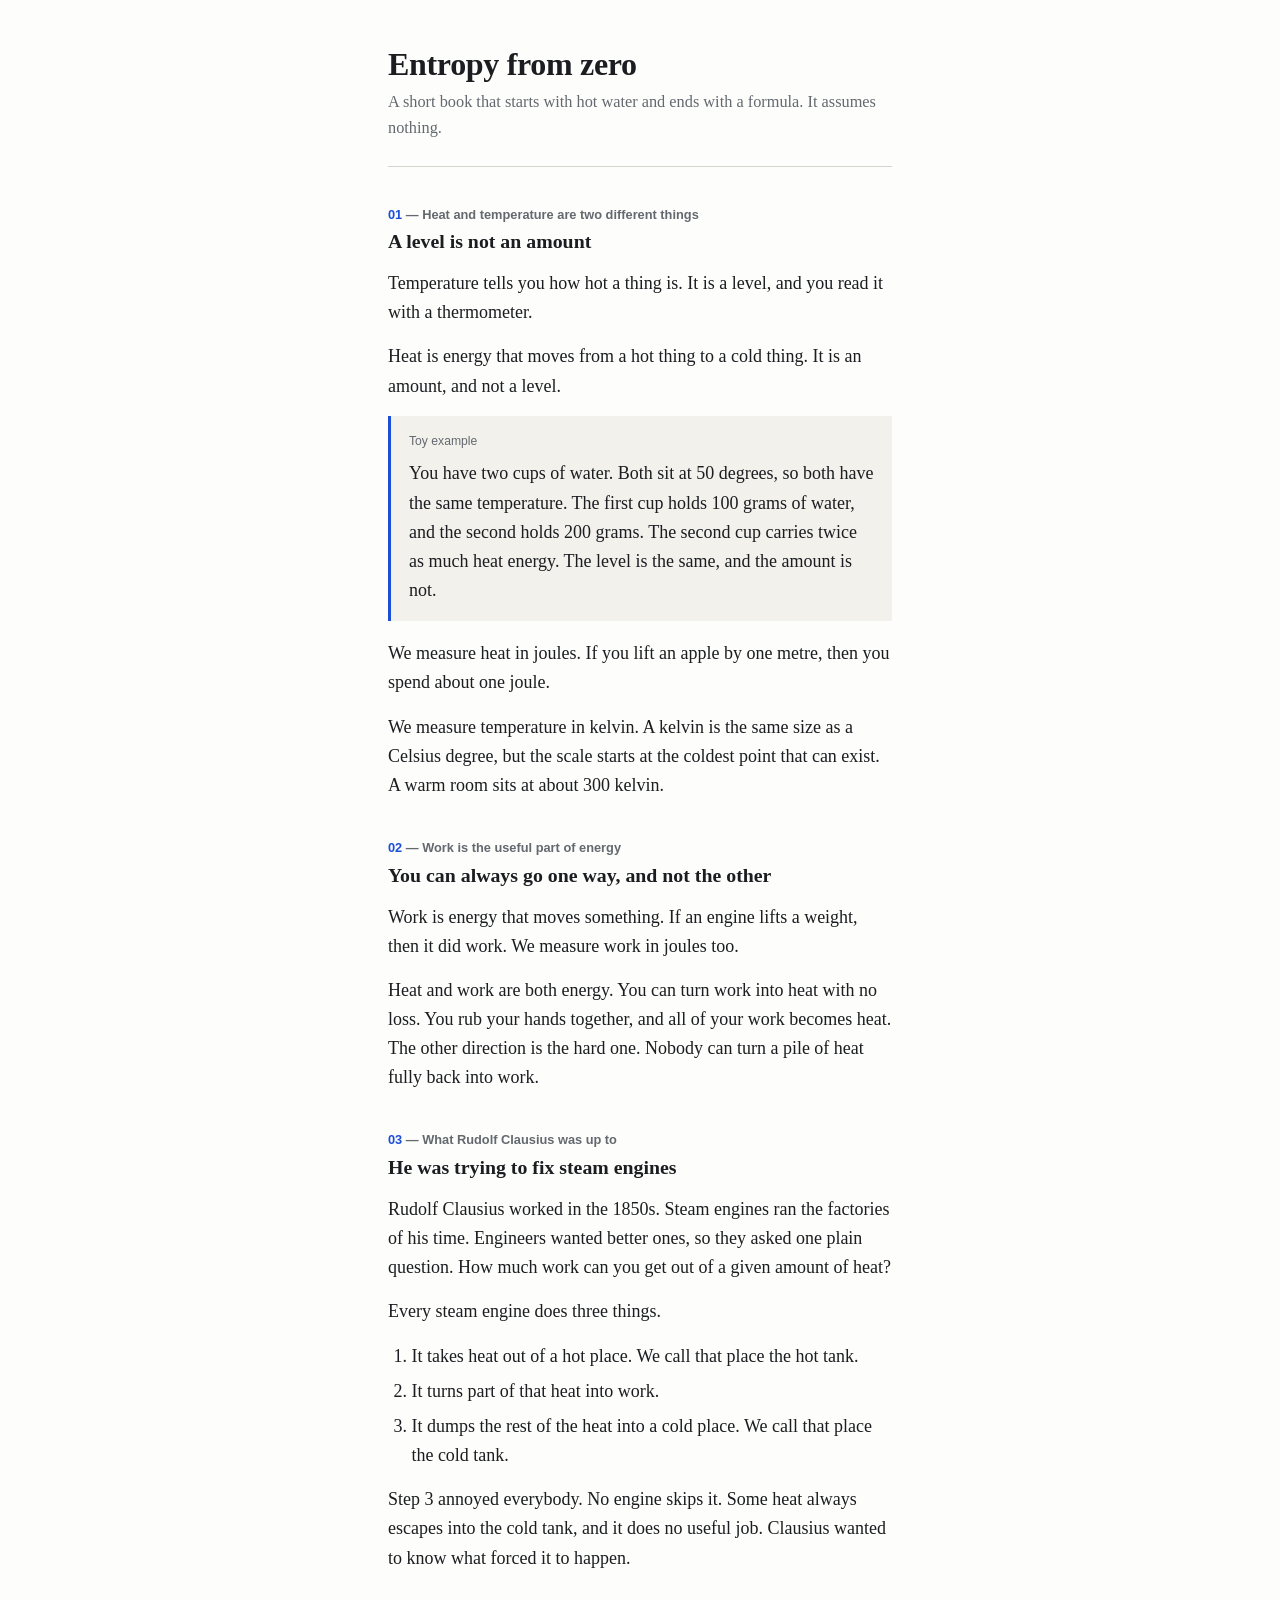
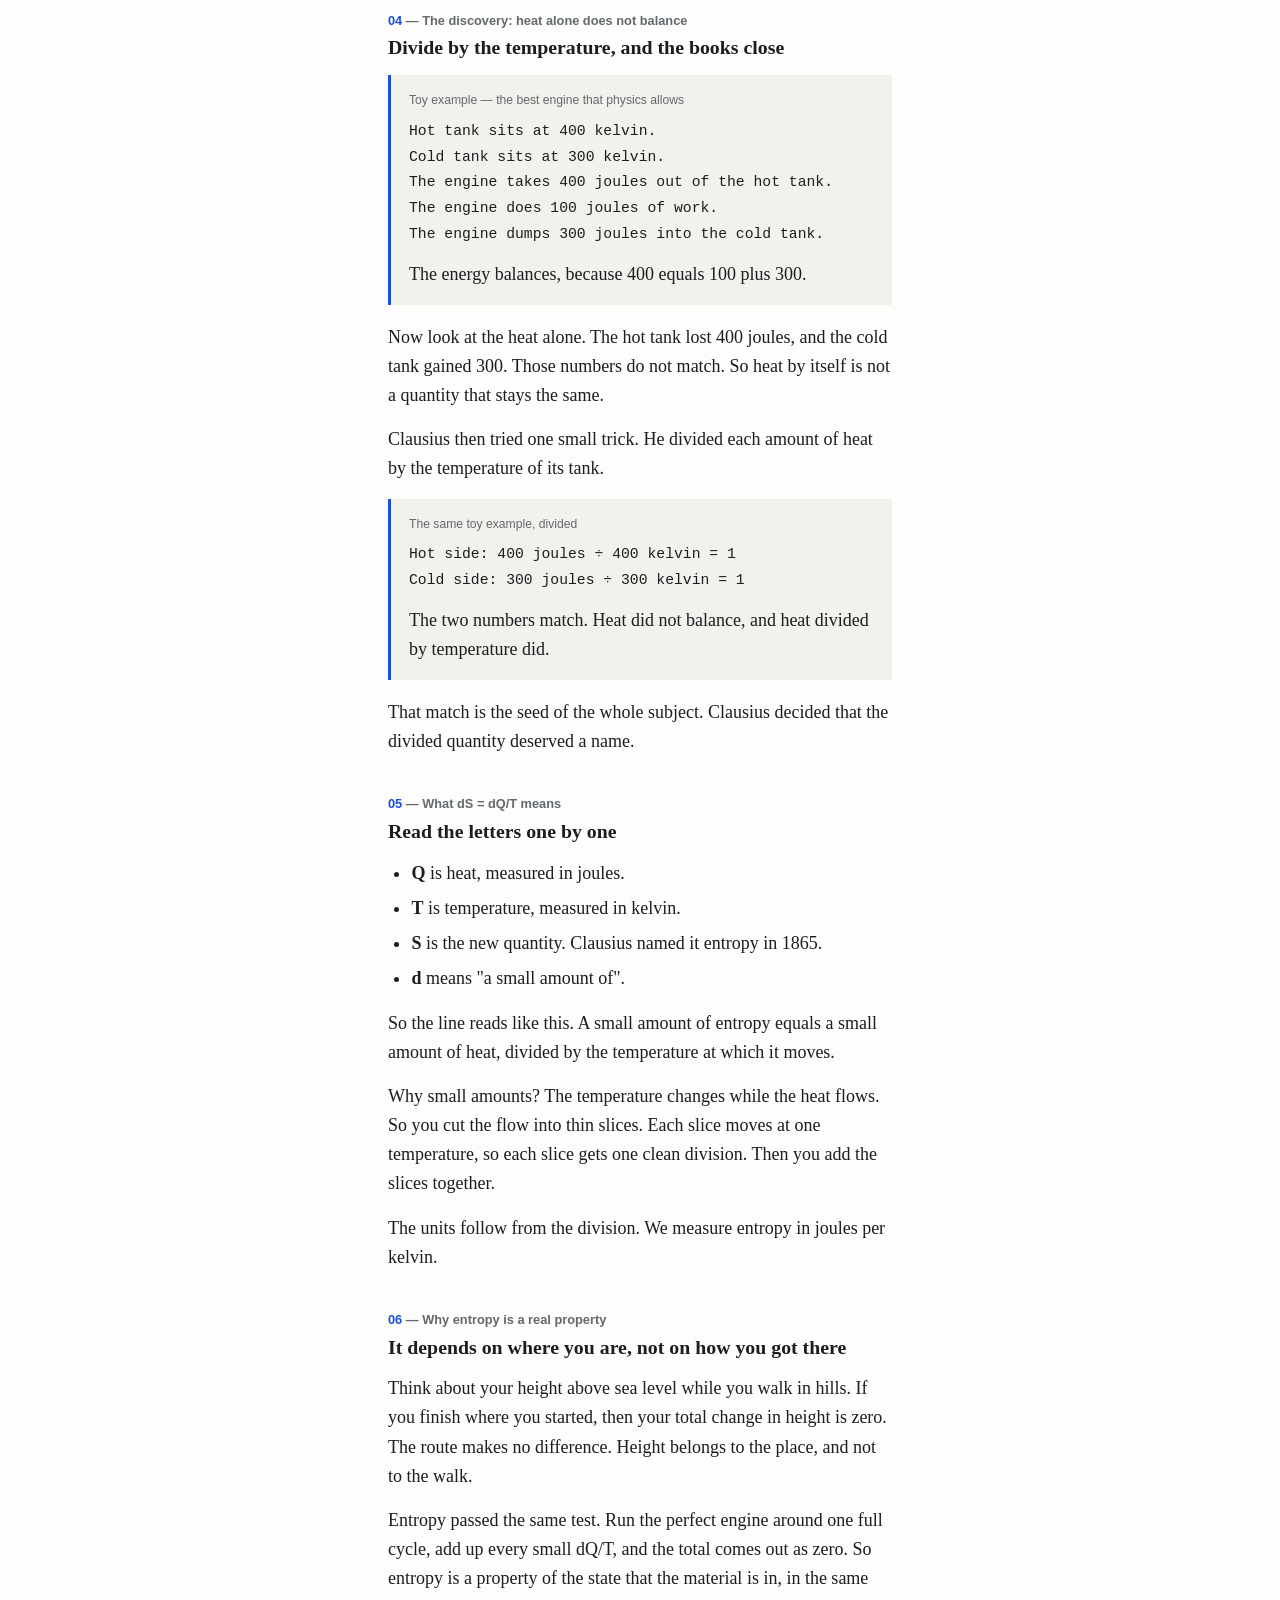
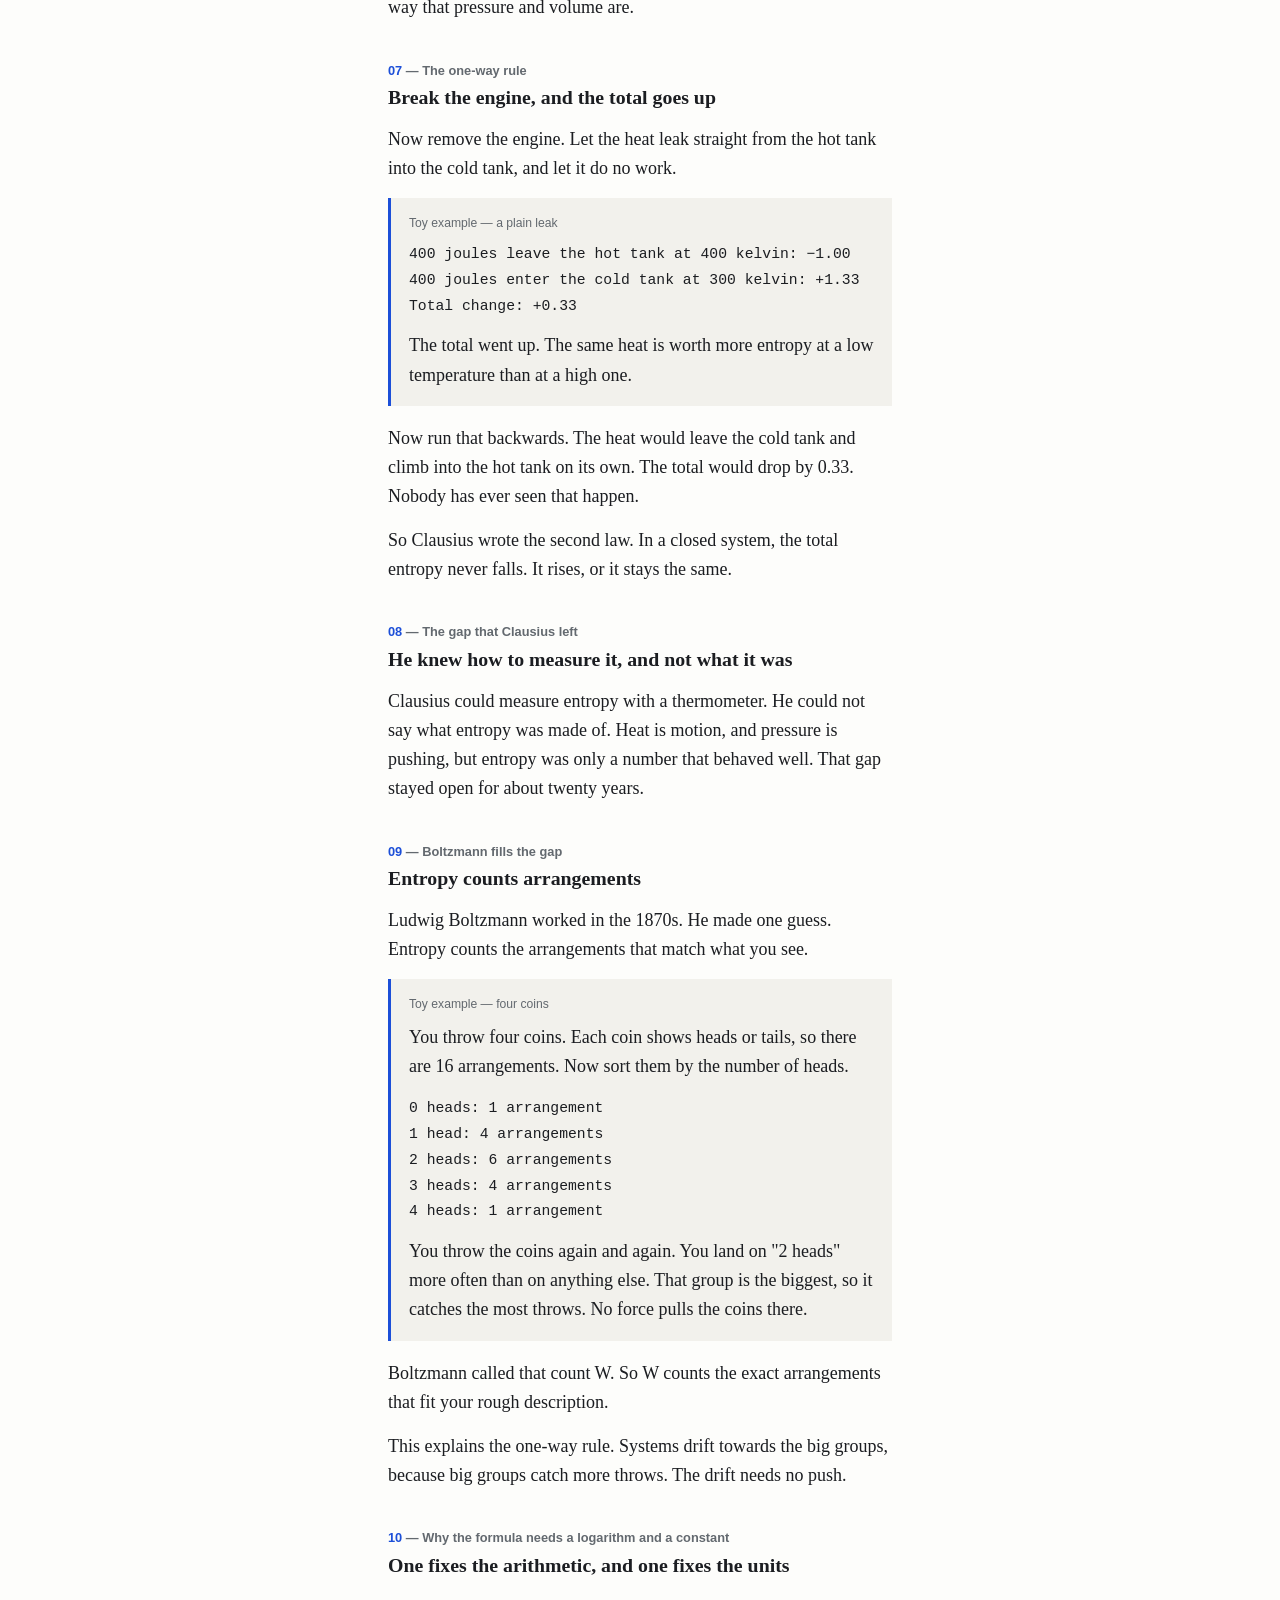
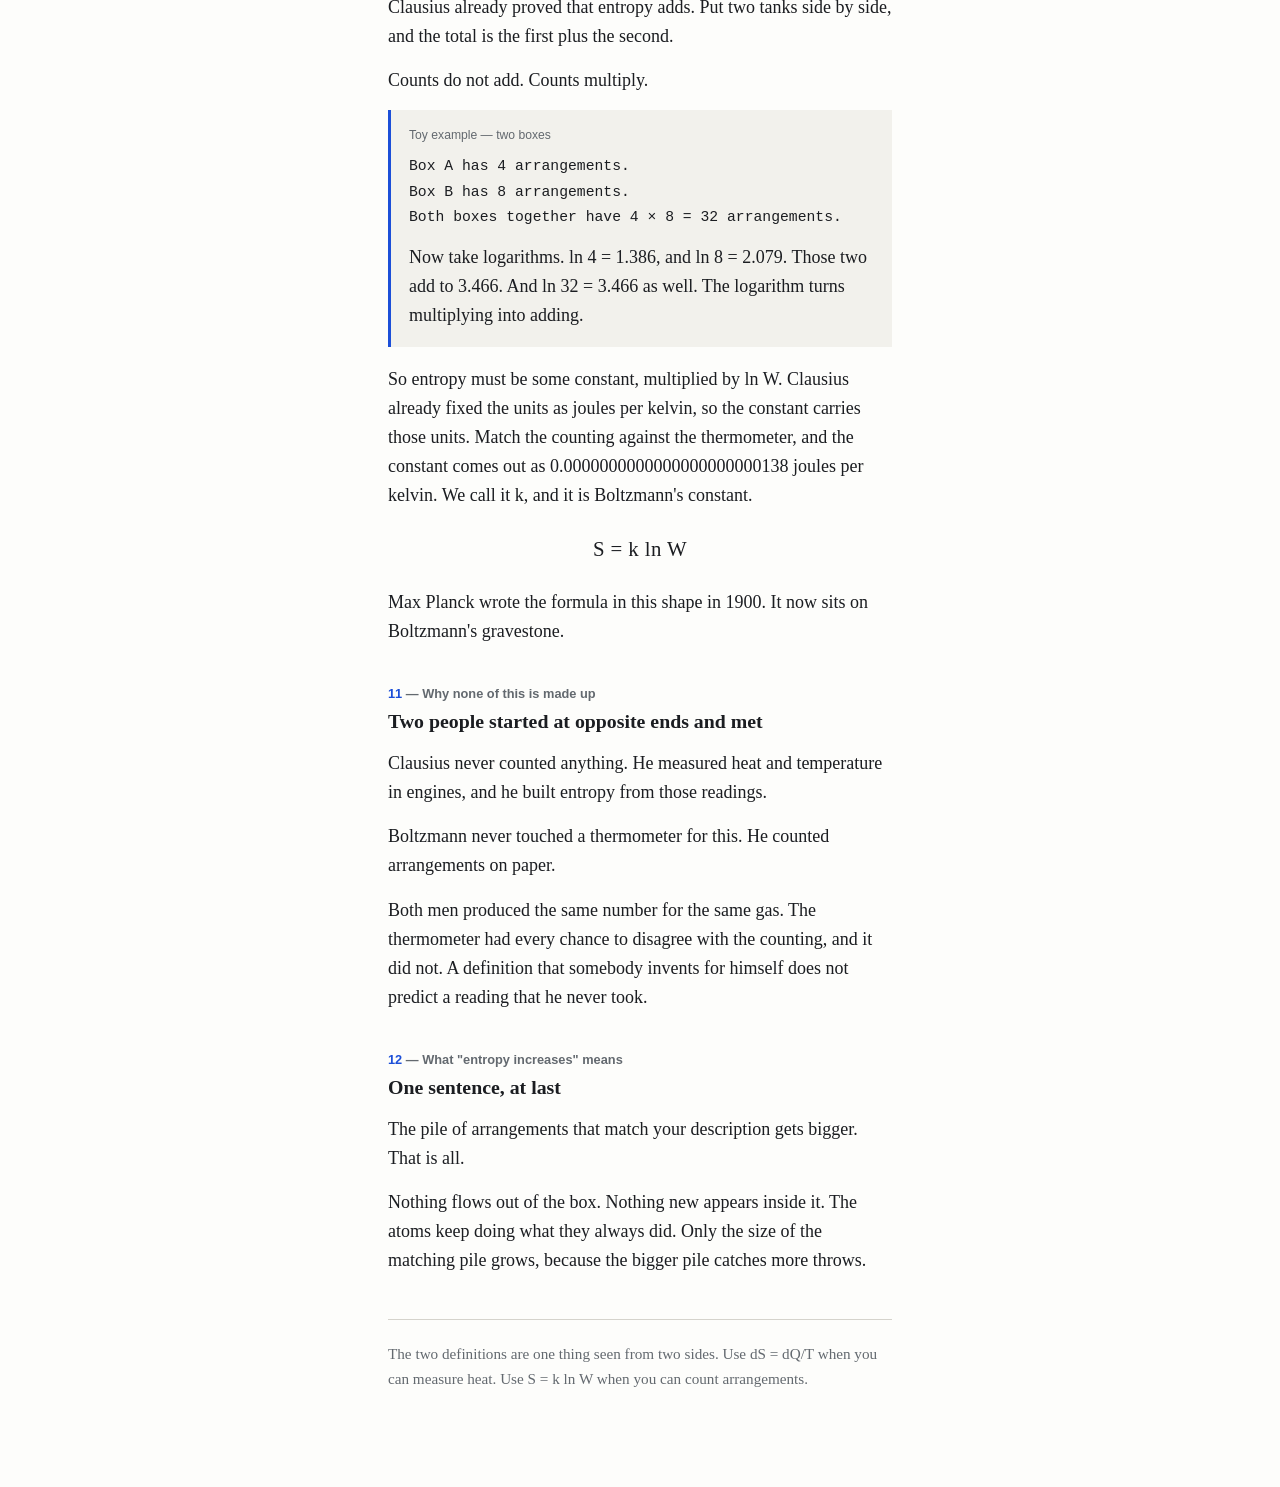
==== notes/entropy-from-zero.html @ f53847e9 "Add files via upload" ====
<!doctype html>
<html lang="en">
<head>
<meta charset="utf-8">
<meta name="viewport" content="width=device-width, initial-scale=1">
<title>Entropy from zero</title>
<style>
:root{
  --bg:#fdfdfb;
  --ink:#1b1d21;
  --muted:#63696f;
  --rule:#d5d3cc;
  --boxbg:#f2f1ec;
  --mark:#1c4fd8;
}
@media (prefers-color-scheme: dark){
  :root{
    --bg:#101317;
    --ink:#e7e9ec;
    --muted:#98a0a8;
    --rule:#2e343b;
    --boxbg:#191d22;
    --mark:#82a8ff;
  }
}
*{box-sizing:border-box}
html{-webkit-text-size-adjust:100%}
body{
  margin:0;
  background:var(--bg);
  color:var(--ink);
  font-family:"Iowan Old Style","Palatino Linotype",Palatino,Georgia,"Times New Roman",serif;
  font-size:18px;
  line-height:1.62;
}
main{max-width:34rem;margin:0 auto;padding:46px 20px 80px}
.title{font-size:2rem;line-height:1.15;margin:0 0 6px;font-weight:600;letter-spacing:-0.01em}
.standfirst{color:var(--muted);margin:0 0 8px;font-size:1.02rem}
.standfirst{padding-bottom:24px;margin-bottom:30px;border-bottom:1px solid var(--rule)}
h2{
  font-size:.8rem;
  font-family:"Helvetica Neue",Helvetica,Arial,sans-serif;
  font-weight:600;
  color:var(--muted);
  margin:38px 0 4px;
}
h2 span{color:var(--mark)}
h3{font-size:1.24rem;line-height:1.3;margin:0 0 14px;font-weight:600}
p{margin:0 0 15px}
ol,ul{margin:0 0 15px;padding-left:1.3em}
li{margin-bottom:6px}
.toy{
  background:var(--boxbg);
  border-left:3px solid var(--mark);
  padding:16px 18px;
  margin:0 0 18px;
}
.toy p:last-child{margin-bottom:0}
.toy .head{
  font-family:"Helvetica Neue",Helvetica,Arial,sans-serif;
  font-size:.76rem;
  color:var(--muted);
  margin-bottom:8px;
}
.sum{
  font-family:"SF Mono",Menlo,Consolas,monospace;
  font-size:.92rem;
  line-height:1.75;
  margin:0 0 12px;
}
.f{
  text-align:center;
  font-size:1.3rem;
  margin:22px 0;
  letter-spacing:.02em;
}
.end{
  margin-top:44px;
  padding-top:22px;
  border-top:1px solid var(--rule);
  color:var(--muted);
  font-size:.95rem;
}
@media (max-width:480px){
  body{font-size:17px}
  main{padding:32px 16px 60px}
  .title{font-size:1.6rem}
}
</style>
</head>
<body>
<main>

<h1 class="title">Entropy from zero</h1>
<p class="standfirst">A short book that starts with hot water and ends with a formula. It assumes nothing.</p>


<h2><span>01</span> — Heat and temperature are two different things</h2>
<h3>A level is not an amount</h3>
<p>Temperature tells you how hot a thing is. It is a level, and you read it with a thermometer.</p>
<p>Heat is energy that moves from a hot thing to a cold thing. It is an amount, and not a level.</p>
<div class="toy">
  <p class="head">Toy example</p>
  <p>You have two cups of water. Both sit at 50 degrees, so both have the same temperature. The first cup holds 100 grams of water, and the second holds 200 grams. The second cup carries twice as much heat energy. The level is the same, and the amount is not.</p>
</div>
<p>We measure heat in joules. If you lift an apple by one metre, then you spend about one joule.</p>
<p>We measure temperature in kelvin. A kelvin is the same size as a Celsius degree, but the scale starts at the coldest point that can exist. A warm room sits at about 300 kelvin.</p>

<h2><span>02</span> — Work is the useful part of energy</h2>
<h3>You can always go one way, and not the other</h3>
<p>Work is energy that moves something. If an engine lifts a weight, then it did work. We measure work in joules too.</p>
<p>Heat and work are both energy. You can turn work into heat with no loss. You rub your hands together, and all of your work becomes heat. The other direction is the hard one. Nobody can turn a pile of heat fully back into work.</p>

<h2><span>03</span> — What Rudolf Clausius was up to</h2>
<h3>He was trying to fix steam engines</h3>
<p>Rudolf Clausius worked in the 1850s. Steam engines ran the factories of his time. Engineers wanted better ones, so they asked one plain question. How much work can you get out of a given amount of heat?</p>
<p>Every steam engine does three things.</p>
<ol>
  <li>It takes heat out of a hot place. We call that place the hot tank.</li>
  <li>It turns part of that heat into work.</li>
  <li>It dumps the rest of the heat into a cold place. We call that place the cold tank.</li>
</ol>
<p>Step 3 annoyed everybody. No engine skips it. Some heat always escapes into the cold tank, and it does no useful job. Clausius wanted to know what forced it to happen.</p>

<h2><span>04</span> — The discovery: heat alone does not balance</h2>
<h3>Divide by the temperature, and the books close</h3>
<div class="toy">
  <p class="head">Toy example — the best engine that physics allows</p>
  <p class="sum">Hot tank sits at 400 kelvin.<br>
  Cold tank sits at 300 kelvin.<br>
  The engine takes 400 joules out of the hot tank.<br>
  The engine does 100 joules of work.<br>
  The engine dumps 300 joules into the cold tank.</p>
  <p>The energy balances, because 400 equals 100 plus 300.</p>
</div>
<p>Now look at the heat alone. The hot tank lost 400 joules, and the cold tank gained 300. Those numbers do not match. So heat by itself is not a quantity that stays the same.</p>
<p>Clausius then tried one small trick. He divided each amount of heat by the temperature of its tank.</p>
<div class="toy">
  <p class="head">The same toy example, divided</p>
  <p class="sum">Hot side: 400 joules ÷ 400 kelvin = 1<br>
  Cold side: 300 joules ÷ 300 kelvin = 1</p>
  <p>The two numbers match. Heat did not balance, and heat divided by temperature did.</p>
</div>
<p>That match is the seed of the whole subject. Clausius decided that the divided quantity deserved a name.</p>

<h2><span>05</span> — What dS = dQ/T means</h2>
<h3>Read the letters one by one</h3>
<ul>
  <li><strong>Q</strong> is heat, measured in joules.</li>
  <li><strong>T</strong> is temperature, measured in kelvin.</li>
  <li><strong>S</strong> is the new quantity. Clausius named it entropy in 1865.</li>
  <li><strong>d</strong> means "a small amount of".</li>
</ul>
<p>So the line reads like this. A small amount of entropy equals a small amount of heat, divided by the temperature at which it moves.</p>
<p>Why small amounts? The temperature changes while the heat flows. So you cut the flow into thin slices. Each slice moves at one temperature, so each slice gets one clean division. Then you add the slices together.</p>
<p>The units follow from the division. We measure entropy in joules per kelvin.</p>

<h2><span>06</span> — Why entropy is a real property</h2>
<h3>It depends on where you are, not on how you got there</h3>
<p>Think about your height above sea level while you walk in hills. If you finish where you started, then your total change in height is zero. The route makes no difference. Height belongs to the place, and not to the walk.</p>
<p>Entropy passed the same test. Run the perfect engine around one full cycle, add up every small dQ/T, and the total comes out as zero. So entropy is a property of the state that the material is in, in the same way that pressure and volume are.</p>
<h2><span>07</span> — The one-way rule</h2>
<h3>Break the engine, and the total goes up</h3>
<p>Now remove the engine. Let the heat leak straight from the hot tank into the cold tank, and let it do no work.</p>
<div class="toy">
  <p class="head">Toy example — a plain leak</p>
  <p class="sum">400 joules leave the hot tank at 400 kelvin: −1.00<br>
  400 joules enter the cold tank at 300 kelvin: +1.33<br>
  Total change: +0.33</p>
  <p>The total went up. The same heat is worth more entropy at a low temperature than at a high one.</p>
</div>
<p>Now run that backwards. The heat would leave the cold tank and climb into the hot tank on its own. The total would drop by 0.33. Nobody has ever seen that happen.</p>
<p>So Clausius wrote the second law. In a closed system, the total entropy never falls. It rises, or it stays the same.</p>

<h2><span>08</span> — The gap that Clausius left</h2>
<h3>He knew how to measure it, and not what it was</h3>
<p>Clausius could measure entropy with a thermometer. He could not say what entropy was made of. Heat is motion, and pressure is pushing, but entropy was only a number that behaved well. That gap stayed open for about twenty years.</p>

<h2><span>09</span> — Boltzmann fills the gap</h2>
<h3>Entropy counts arrangements</h3>
<p>Ludwig Boltzmann worked in the 1870s. He made one guess. Entropy counts the arrangements that match what you see.</p>
<div class="toy">
  <p class="head">Toy example — four coins</p>
  <p>You throw four coins. Each coin shows heads or tails, so there are 16 arrangements. Now sort them by the number of heads.</p>
  <p class="sum">0 heads: 1 arrangement<br>
  1 head: 4 arrangements<br>
  2 heads: 6 arrangements<br>
  3 heads: 4 arrangements<br>
  4 heads: 1 arrangement</p>
  <p>You throw the coins again and again. You land on "2 heads" more often than on anything else. That group is the biggest, so it catches the most throws. No force pulls the coins there.</p>
</div>
<p>Boltzmann called that count W. So W counts the exact arrangements that fit your rough description.</p>
<p>This explains the one-way rule. Systems drift towards the big groups, because big groups catch more throws. The drift needs no push.</p>

<h2><span>10</span> — Why the formula needs a logarithm and a constant</h2>
<h3>One fixes the arithmetic, and one fixes the units</h3>
<p>Clausius already proved that entropy adds. Put two tanks side by side, and the total is the first plus the second.</p>
<p>Counts do not add. Counts multiply.</p>
<div class="toy">
  <p class="head">Toy example — two boxes</p>
  <p class="sum">Box A has 4 arrangements.<br>
  Box B has 8 arrangements.<br>
  Both boxes together have 4 × 8 = 32 arrangements.</p>
  <p>Now take logarithms. ln 4 = 1.386, and ln 8 = 2.079. Those two add to 3.466. And ln 32 = 3.466 as well. The logarithm turns multiplying into adding.</p>
</div>
<p>So entropy must be some constant, multiplied by ln W. Clausius already fixed the units as joules per kelvin, so the constant carries those units. Match the counting against the thermometer, and the constant comes out as 0.0000000000000000000000138 joules per kelvin. We call it k, and it is Boltzmann's constant.</p>
<p class="f">S = k ln W</p>
<p>Max Planck wrote the formula in this shape in 1900. It now sits on Boltzmann's gravestone.</p>

<h2><span>11</span> — Why none of this is made up</h2>
<h3>Two people started at opposite ends and met</h3>
<p>Clausius never counted anything. He measured heat and temperature in engines, and he built entropy from those readings.</p>
<p>Boltzmann never touched a thermometer for this. He counted arrangements on paper.</p>
<p>Both men produced the same number for the same gas. The thermometer had every chance to disagree with the counting, and it did not. A definition that somebody invents for himself does not predict a reading that he never took.</p>

<h2><span>12</span> — What "entropy increases" means</h2>
<h3>One sentence, at last</h3>
<p>The pile of arrangements that match your description gets bigger. That is all.</p>
<p>Nothing flows out of the box. Nothing new appears inside it. The atoms keep doing what they always did. Only the size of the matching pile grows, because the bigger pile catches more throws.</p>

<p class="end">The two definitions are one thing seen from two sides. Use dS = dQ/T when you can measure heat. Use S = k ln W when you can count arrangements.</p>

</main>
</body>
</html>
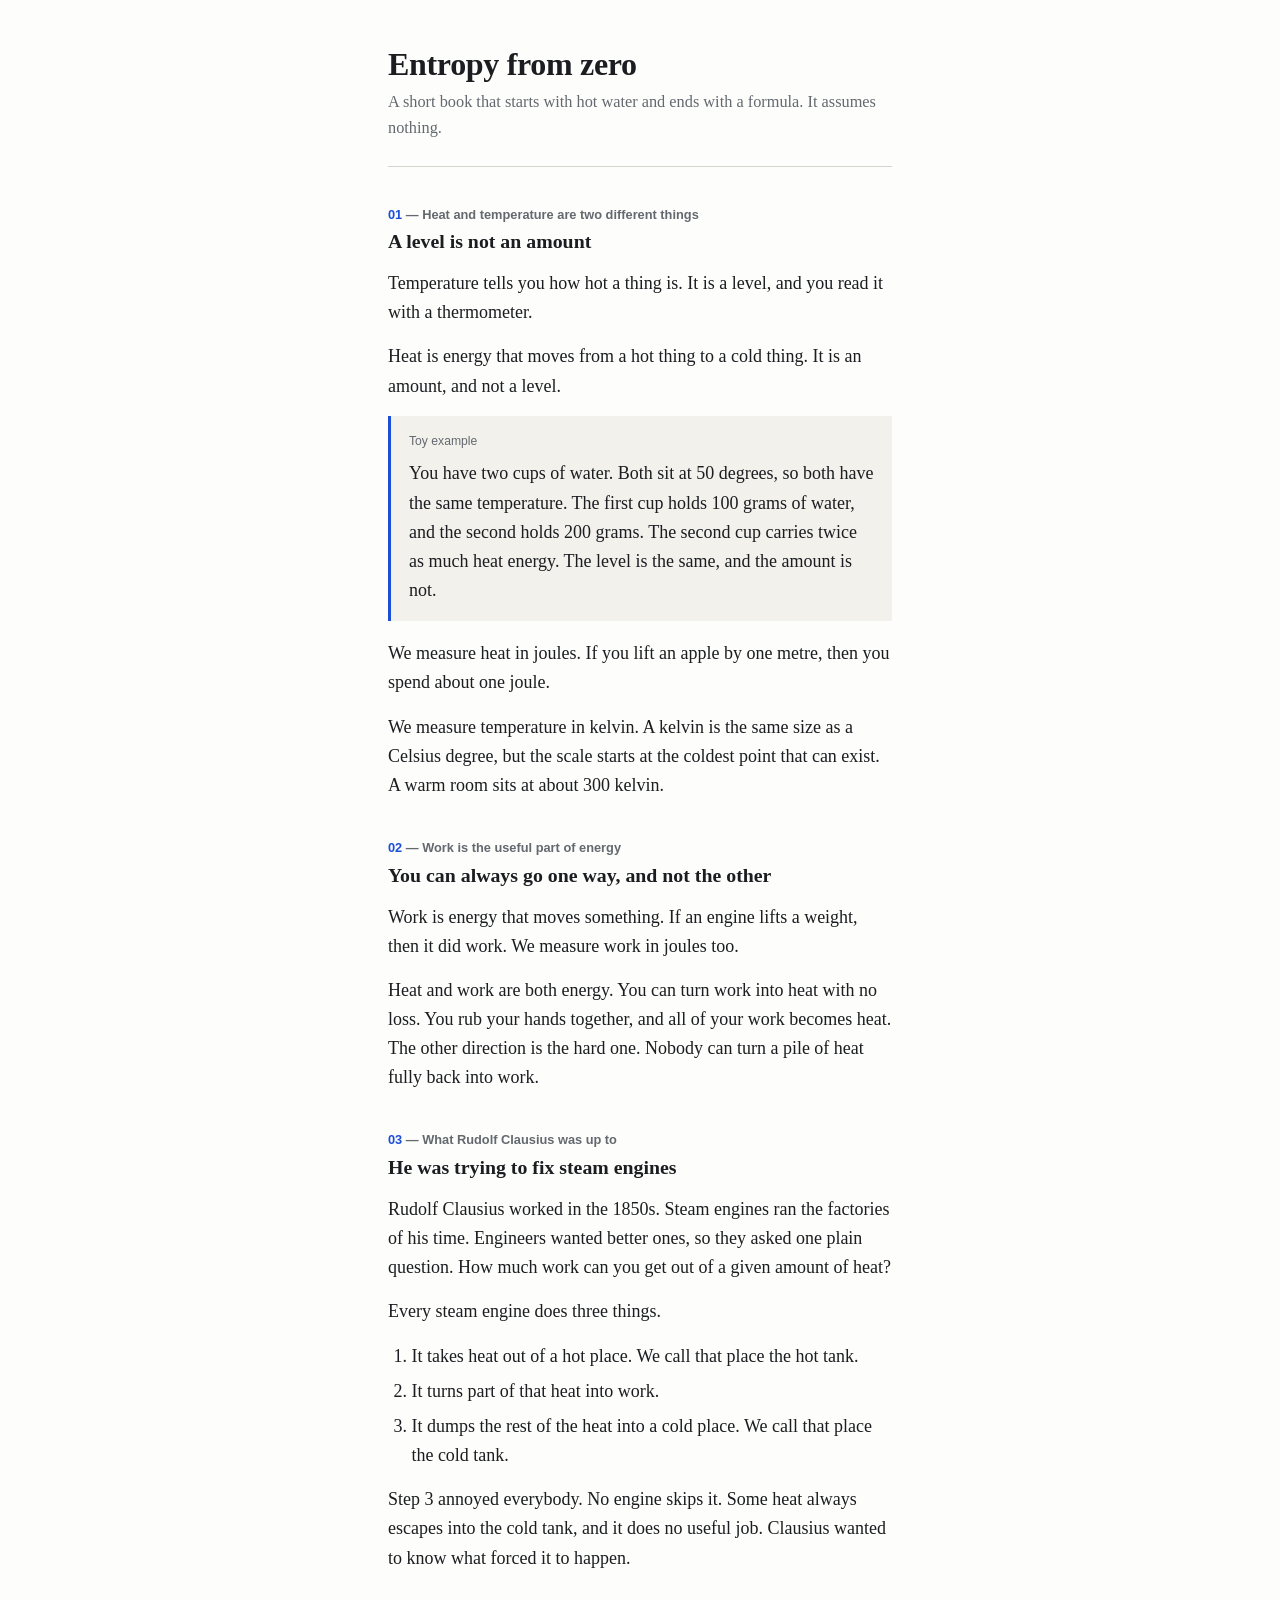
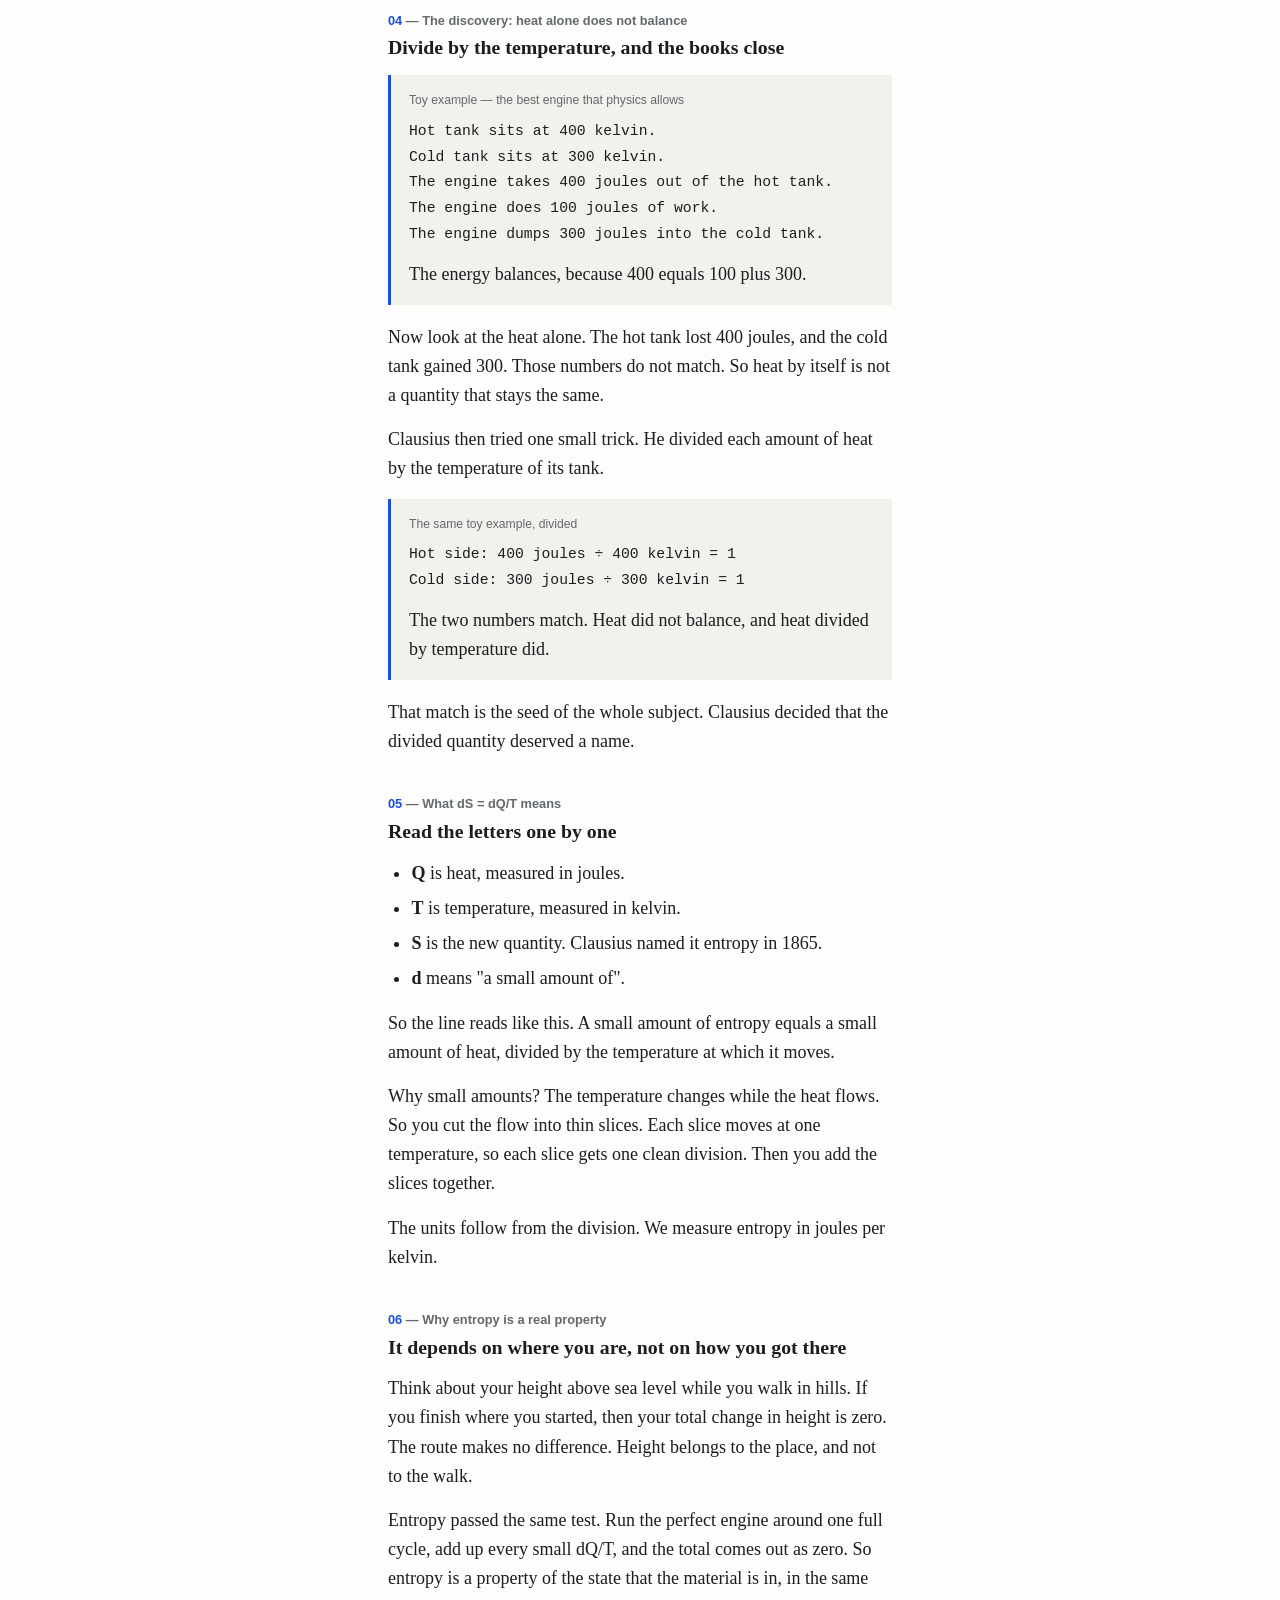
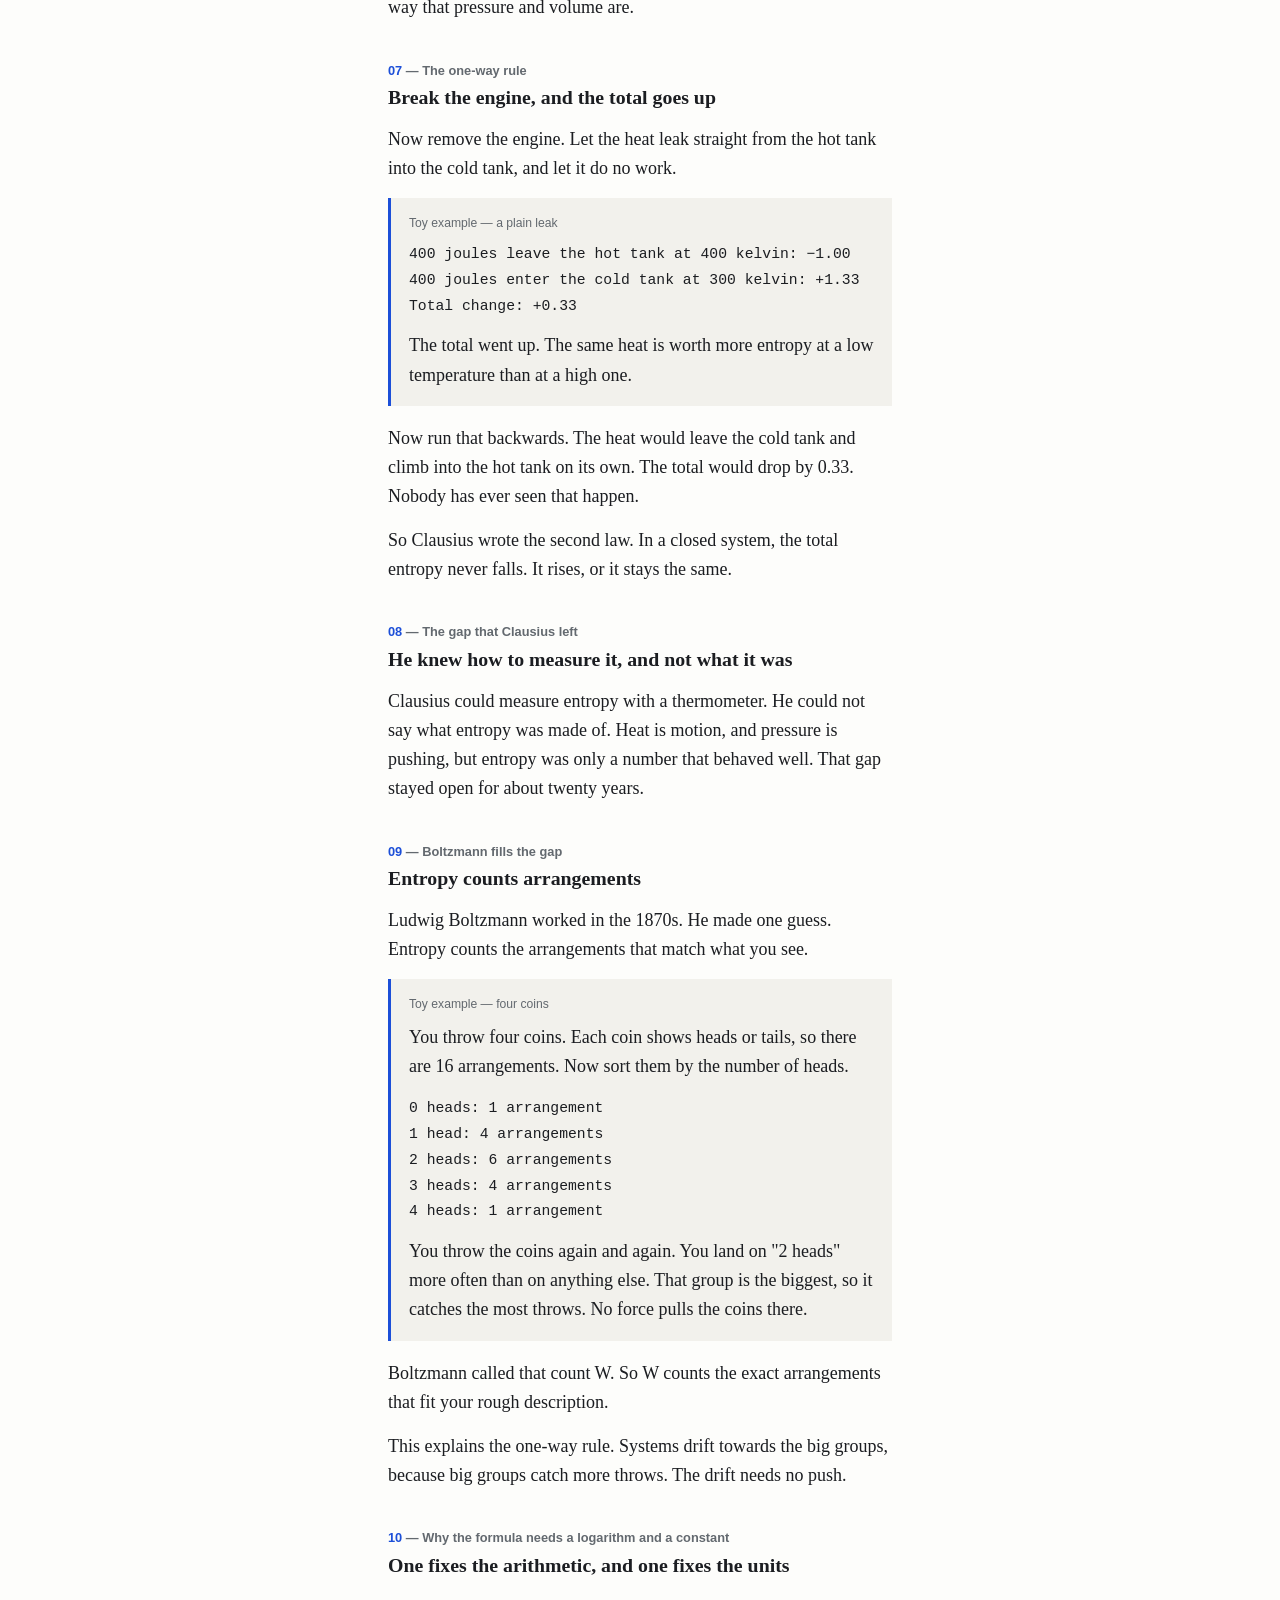
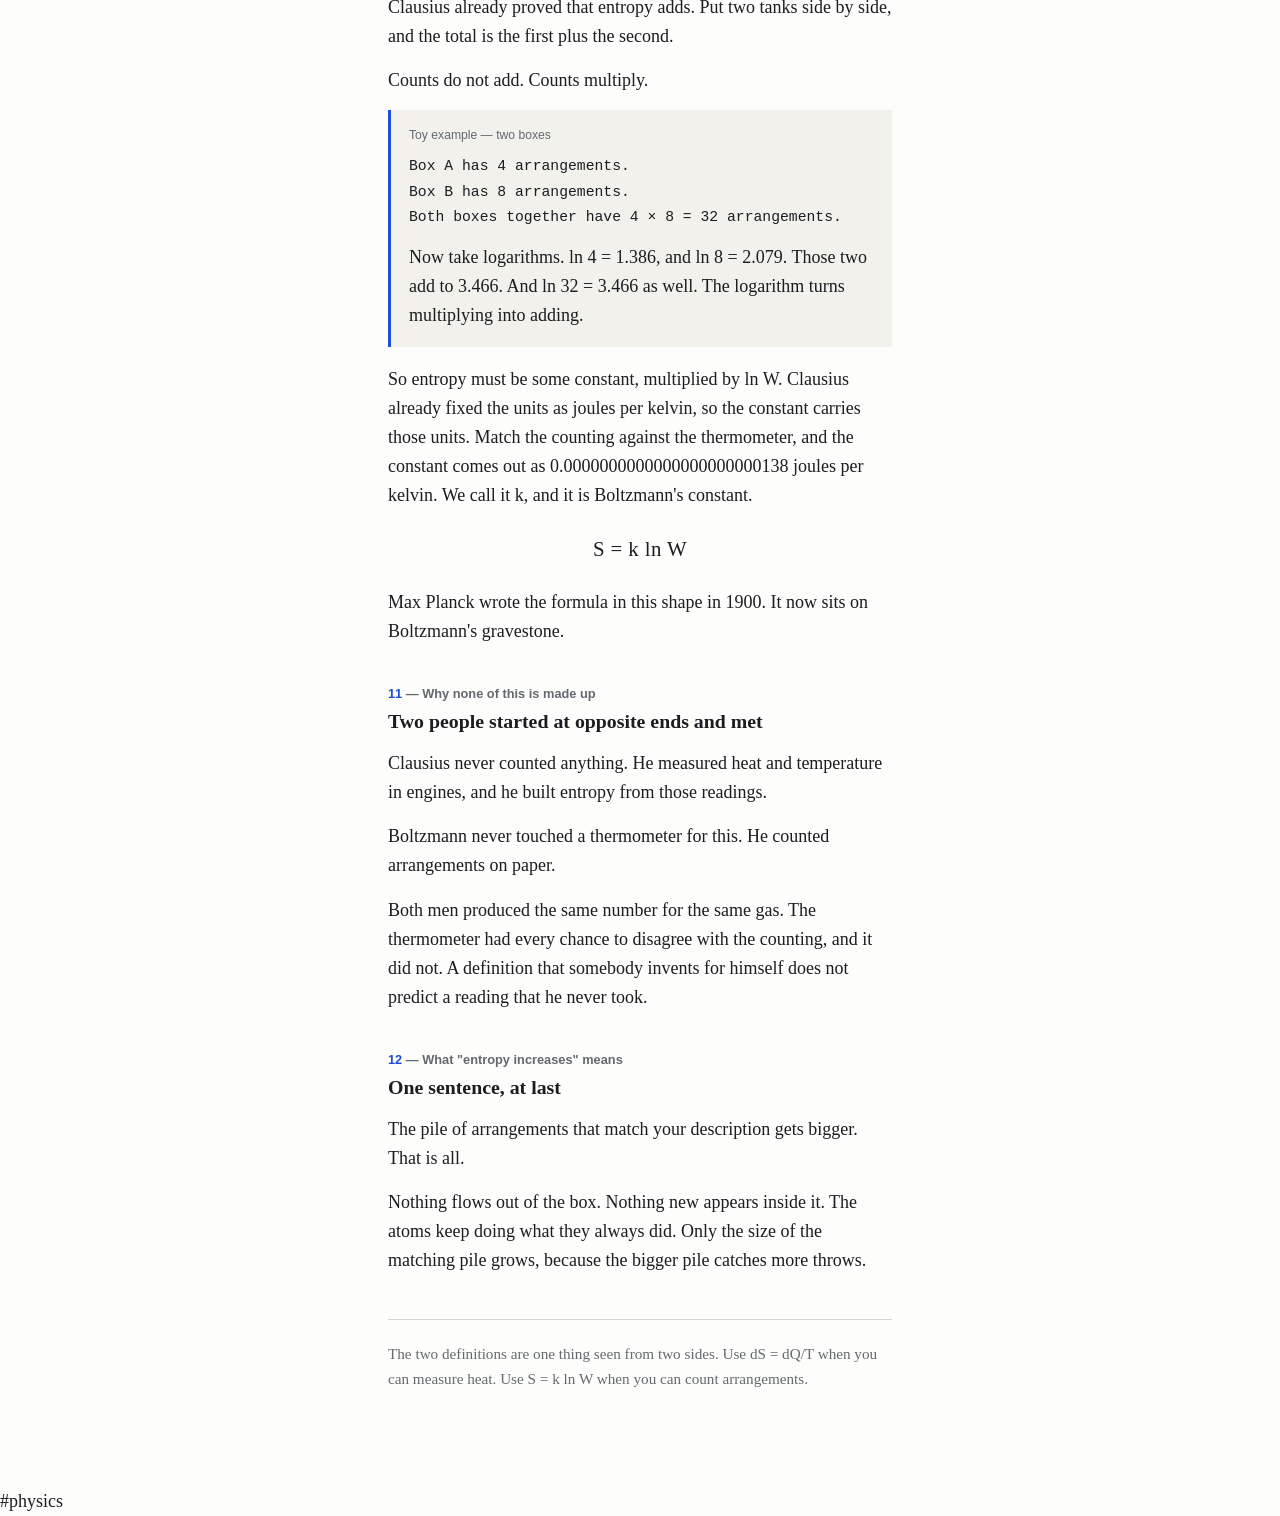
==== commit 62e00eaa: "Add #physics tag to entropy-from-zero.html" ====
--- a/notes/entropy-from-zero.html
+++ b/notes/entropy-from-zero.html
@@ -223,3 +223,5 @@
 </main>
 </body>
 </html>
+
+#physics
